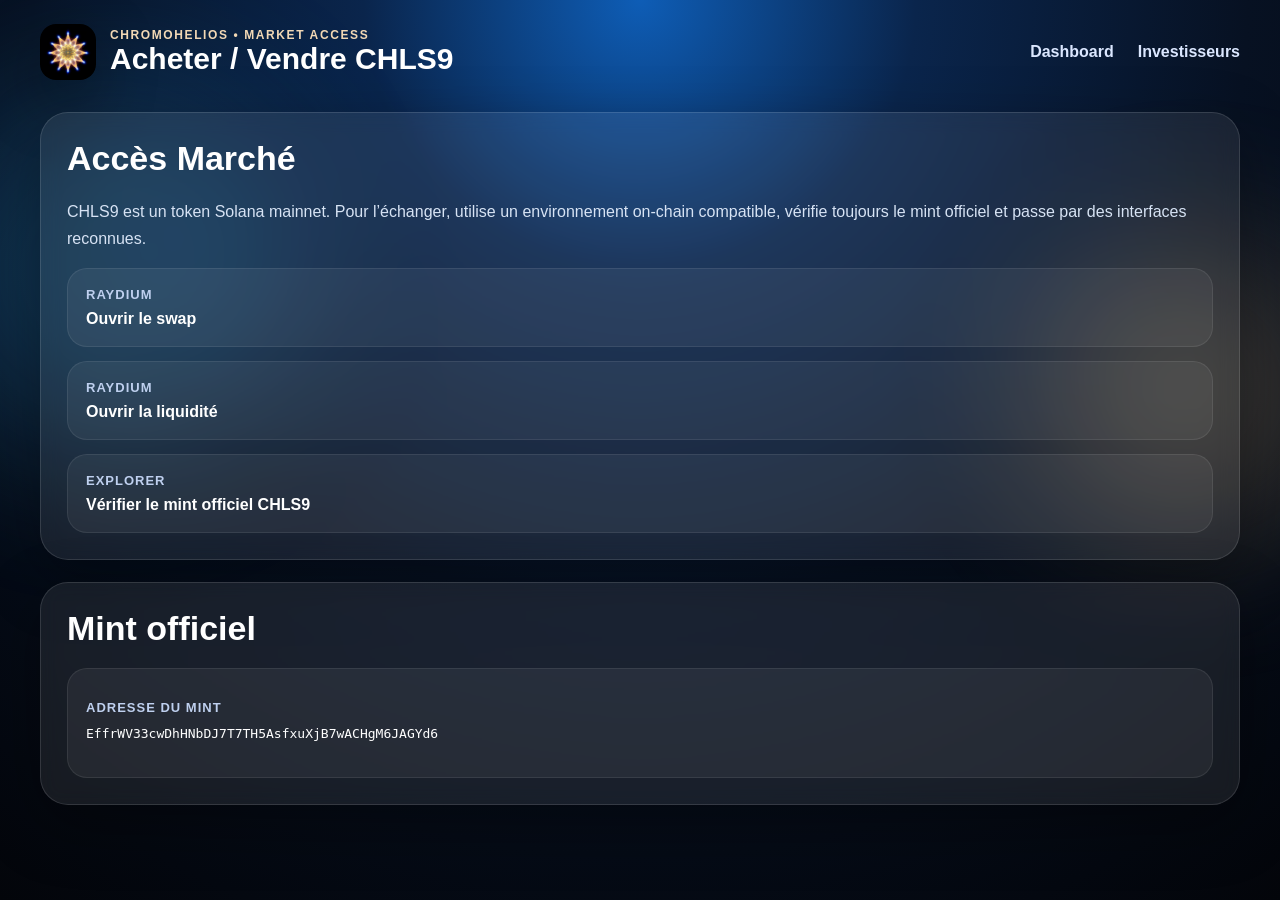
==== buy-sell.html @ a1d95654 "Create buy-sell.html" ====
<!DOCTYPE html>
<html lang="fr">
<head>
  <meta charset="UTF-8" />
  <meta name="viewport" content="width=device-width, initial-scale=1.0" />
  <title>Acheter / Vendre CHLS9</title>
  <link rel="stylesheet" href="./style.css" />
</head>
<body>
  <div class="bg-orb orb-1"></div>
  <div class="bg-orb orb-2"></div>

  <header class="topbar">
    <div class="brand">
      <img src="./assets/chromohelios-logo.png" alt="Logo ChromoHelios CHLS9" class="brand-logo" />
      <div class="brand-text">
        <div class="brand-kicker">CHROMOHELIOS • MARKET ACCESS</div>
        <div class="brand-title">Acheter / Vendre CHLS9</div>
      </div>
    </div>

    <nav class="nav">
      <a href="./index.html">Dashboard</a>
      <a href="./investisseurs.html">Investisseurs</a>
    </nav>
  </header>

  <main class="container">
    <section class="panel">
      <h2>Accès Marché</h2>
      <p style="line-height:1.7;color:#d7e3f4;">
        CHLS9 est un token Solana mainnet. Pour l’échanger, utilise un environnement on-chain compatible,
        vérifie toujours le mint officiel et passe par des interfaces reconnues.
      </p>

      <div class="links-grid">
        <a class="link-card" href="https://raydium.io/swap/" target="_blank" rel="noopener noreferrer">
          <span class="label">Raydium</span>
          <strong>Ouvrir le swap</strong>
        </a>

        <a class="link-card" href="https://raydium.io/liquidity/" target="_blank" rel="noopener noreferrer">
          <span class="label">Raydium</span>
          <strong>Ouvrir la liquidité</strong>
        </a>

        <a class="link-card" href="https://explorer.solana.com/address/EffrWV33cwDhHNbDJ7T7TH5AsfxuXjB7wACHgM6JAGYd6" target="_blank" rel="noopener noreferrer">
          <span class="label">Explorer</span>
          <strong>Vérifier le mint officiel CHLS9</strong>
        </a>
      </div>
    </section>

    <section class="panel">
      <h2>Mint officiel</h2>
      <div class="mint-box">
        <p class="label">Adresse du mint</p>
        <code>EffrWV33cwDhHNbDJ7T7TH5AsfxuXjB7wACHgM6JAGYd6</code>
      </div>
    </section>
  </main>
</body>
</html>
---- style.css ----
* {
  box-sizing: border-box;
}

:root {
  --bg-1: #05070d;
  --bg-2: #0a1834;
  --bg-3: #0d4e96;
  --panel: rgba(255, 255, 255, 0.08);
  --panel-border: rgba(255, 255, 255, 0.12);
  --text: #ffffff;
  --muted: #c9d5ea;
  --accent: #f2d8b5;
  --accent-2: #8fd5ff;
  --shadow: 0 20px 60px rgba(0, 0, 0, 0.35);
}

html {
  scroll-behavior: smooth;
}

body {
  margin: 0;
  min-height: 100vh;
  font-family: Arial, Helvetica, sans-serif;
  color: var(--text);
  background:
    radial-gradient(circle at top, #0e5db6 0%, #0a254c 25%, #071122 55%, #03050a 100%);
  overflow-x: hidden;
}

.bg-orb {
  position: fixed;
  border-radius: 50%;
  filter: blur(80px);
  pointer-events: none;
  z-index: 0;
  opacity: 0.22;
}

.orb-1 {
  width: 380px;
  height: 380px;
  top: 80px;
  left: -80px;
  background: #35b4ff;
}

.orb-2 {
  width: 300px;
  height: 300px;
  right: -60px;
  top: 240px;
  background: #f3c985;
}

.topbar,
.container {
  position: relative;
  z-index: 2;
}

.topbar {
  max-width: 1240px;
  margin: 0 auto;
  padding: 24px 20px 12px;
  display: flex;
  justify-content: space-between;
  align-items: center;
  gap: 20px;
}

.brand {
  display: flex;
  align-items: center;
  gap: 14px;
}

.brand-logo {
  width: 56px;
  height: 56px;
  border-radius: 16px;
  box-shadow: var(--shadow);
}

.brand-kicker {
  font-size: 12px;
  letter-spacing: 1.6px;
  color: var(--accent);
  font-weight: 700;
}

.brand-title {
  font-size: 30px;
  font-weight: 800;
}

.nav {
  display: flex;
  gap: 24px;
  flex-wrap: wrap;
}

.nav a {
  color: #dbe7ff;
  text-decoration: none;
  font-weight: 700;
}

.nav a:hover {
  color: var(--accent);
}

.container {
  max-width: 1240px;
  margin: 0 auto;
  padding: 20px;
}

.hero {
  display: grid;
  grid-template-columns: 1.25fr 0.9fr;
  gap: 36px;
  align-items: center;
  padding: 32px 0 40px;
}

.eyebrow {
  color: #d8dff5;
  opacity: 0.95;
  letter-spacing: 2px;
  font-size: 14px;
  font-weight: 800;
  margin-bottom: 16px;
}

.hero h1 {
  margin: 0;
  font-size: clamp(52px, 8vw, 92px);
  line-height: 0.95;
  font-weight: 900;
}

.hero p {
  max-width: 760px;
  font-size: 18px;
  line-height: 1.7;
  color: var(--muted);
  margin: 24px 0 0;
}

.hero-points {
  display: flex;
  flex-wrap: wrap;
  gap: 12px;
  margin-top: 24px;
}

.point {
  padding: 10px 14px;
  border-radius: 999px;
  background: rgba(255,255,255,0.08);
  border: 1px solid rgba(255,255,255,0.1);
  font-size: 14px;
  font-weight: 700;
  color: #eef4ff;
}

.hero-buttons {
  display: flex;
  flex-wrap: wrap;
  gap: 14px;
  margin-top: 28px;
}

.hero-note {
  margin-top: 16px;
  color: #d6dff7;
  font-size: 13px;
  line-height: 1.6;
  font-weight: 700;
}

.visual-card {
  background: linear-gradient(180deg, rgba(255,255,255,0.08), rgba(255,255,255,0.03));
  border: 1px solid var(--panel-border);
  border-radius: 34px;
  padding: 18px;
  box-shadow: var(--shadow);
}

.hero-logo {
  width: 100%;
  display: block;
  border-radius: 26px;
}

.panel-grid {
  display: grid;
  grid-template-columns: 1.2fr 0.8fr;
  gap: 22px;
  margin-top: 8px;
}

.market-grid {
  margin-top: 22px;
}

.panel {
  background: var(--panel);
  border: 1px solid var(--panel-border);
  border-radius: 28px;
  padding: 26px;
  box-shadow: var(--shadow);
  backdrop-filter: blur(10px);
  margin-bottom: 22px;
}

.panel h2 {
  margin: 0 0 20px;
  font-size: 34px;
}

.stats-grid {
  display: grid;
  grid-template-columns: repeat(2, minmax(0, 1fr));
  gap: 16px;
}

.stat,
.wallet-box,
.report-card,
.link-card {
  background: rgba(255,255,255,0.06);
  border: 1px solid rgba(255,255,255,0.08);
  border-radius: 20px;
  padding: 18px;
}

.label {
  display: block;
  color: #bfd0ef;
  font-size: 13px;
  margin-bottom: 8px;
  text-transform: uppercase;
  letter-spacing: 1px;
  font-weight: 700;
}

.wallet-box {
  display: grid;
  gap: 18px;
}

.mint-box {
  margin-top: 20px;
  padding: 18px;
  border-radius: 20px;
  background: rgba(255,255,255,0.06);
  border: 1px solid rgba(255,255,255,0.08);
}

.mint-box code {
  display: block;
  word-break: break-all;
  line-height: 1.7;
  margin-bottom: 14px;
}

.copy-btn {
  border: none;
  border-radius: 14px;
  padding: 12px 16px;
  font-weight: 700;
  cursor: pointer;
  background: linear-gradient(135deg, #f2c572, #dba049);
  color: #111;
}

.actions {
  display: flex;
  flex-wrap: wrap;
  gap: 14px;
}

.btn {
  display: inline-flex;
  align-items: center;
  justify-content: center;
  padding: 15px 22px;
  border-radius: 16px;
  border: none;
  text-decoration: none;
  cursor: pointer;
  font-weight: 800;
  font-size: 16px;
  transition: transform 0.15s ease, opacity 0.15s ease;
}

.btn:hover {
  transform: translateY(-1px);
  opacity: 0.96;
}

.btn-primary {
  background: var(--accent);
  color: #151515;
}

.btn-secondary {
  background: #d9e9ff;
  color: #12345a;
}

.btn-light {
  background: #ffffff;
  color: #111111;
}

.links-grid {
  display: grid;
  gap: 14px;
}

.link-card {
  color: #fff;
  text-decoration: none;
  transition: border-color 0.15s ease, transform 0.15s ease;
}

.link-card:hover {
  border-color: rgba(242,216,181,0.5);
  transform: translateY(-1px);
}

.log-panel {
  margin-top: 20px;
  min-height: 240px;
  background: linear-gradient(135deg, rgba(21, 90, 175, 0.42), rgba(123, 221, 255, 0.28));
  border-radius: 24px;
  padding: 22px;
  border: 1px solid rgba(255,255,255,0.14);
  font-family: Consolas, monospace;
  font-size: 15px;
  line-height: 1.6;
  white-space: pre-wrap;
}

.tokens-list {
  font-family: Consolas, monospace;
  font-size: 13px;
  line-height: 1.7;
  white-space: pre-wrap;
  max-height: 260px;
  overflow: auto;
}

.report {
  background: #ffffff;
  color: #111111;
  border-radius: 24px;
  padding: 24px;
}

.report-header {
  display: flex;
  gap: 18px;
  align-items: center;
  border-bottom: 1px solid #e7ebf2;
  padding-bottom: 18px;
  margin-bottom: 18px;
}

.report-logo {
  width: 76px;
  height: 76px;
  border-radius: 16px;
}

.report-header h3 {
  margin: 0 0 6px;
  font-size: 28px;
}

.report-header p {
  margin: 0;
  color: #526176;
}

.report-grid {
  display: grid;
  grid-template-columns: repeat(2, minmax(0, 1fr));
  gap: 16px;
}

.report-card h4 {
  margin: 0 0 10px;
  font-size: 18px;
}

.report-card p {
  margin: 0;
  line-height: 1.6;
  color: #3e4a5d;
}

.report-footer {
  margin-top: 18px;
  padding-top: 18px;
  border-top: 1px solid #e7ebf2;
  line-height: 1.7;
}

@media (max-width: 980px) {
  .hero,
  .panel-grid,
  .report-grid,
  .stats-grid {
    grid-template-columns: 1fr;
  }

  .topbar {
    flex-direction: column;
    align-items: flex-start;
  }
}
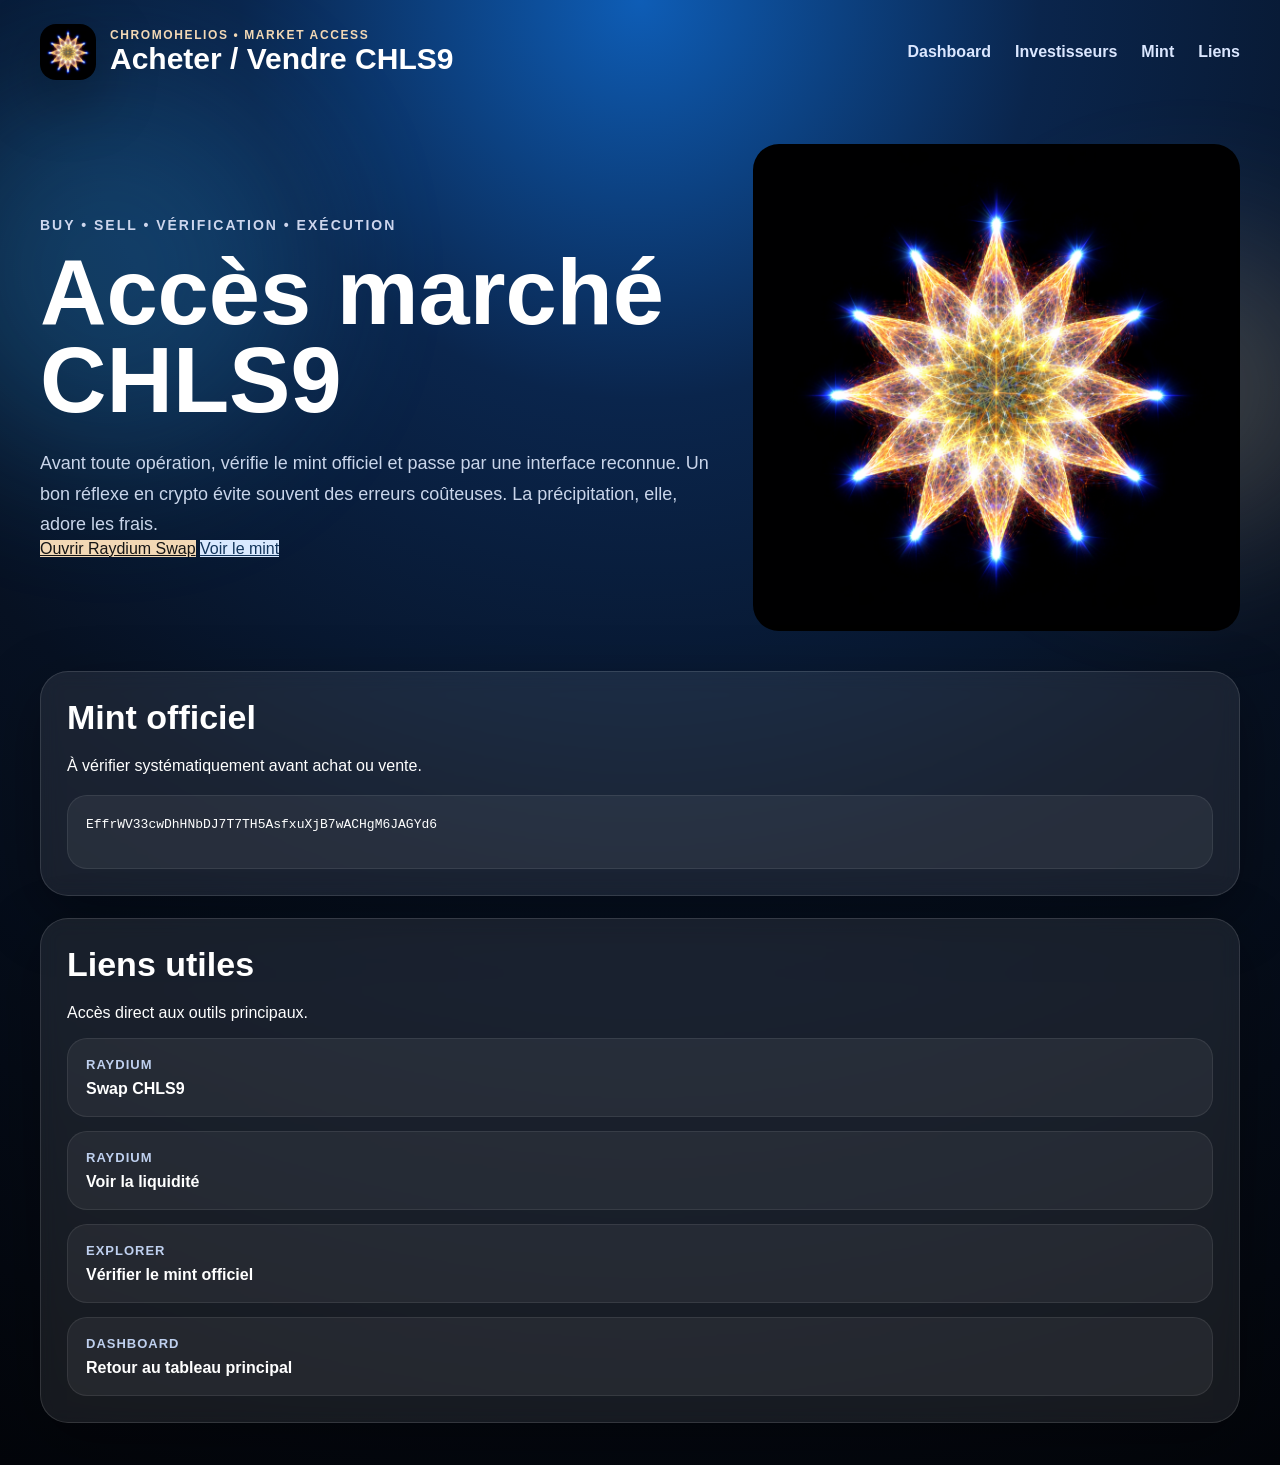
==== commit 9995959e: "Update buy-sell.html" ====
--- a/buy-sell.html
+++ b/buy-sell.html
@@ -2,62 +2,98 @@
 <html lang="fr">
 <head>
   <meta charset="UTF-8" />
-  <meta name="viewport" content="width=device-width, initial-scale=1.0" />
-  <title>Acheter / Vendre CHLS9</title>
+  <meta name="viewport" content="width=device-width, initial-scale=1.0"/>
+  <title>ChromoHelios CHLS9 — Buy / Sell</title>
   <link rel="stylesheet" href="./style.css" />
 </head>
 <body>
-  <div class="bg-orb orb-1"></div>
-  <div class="bg-orb orb-2"></div>
 
-  <header class="topbar">
-    <div class="brand">
-      <img src="./assets/chromohelios-logo.png" alt="Logo ChromoHelios CHLS9" class="brand-logo" />
-      <div class="brand-text">
-        <div class="brand-kicker">CHROMOHELIOS • MARKET ACCESS</div>
-        <div class="brand-title">Acheter / Vendre CHLS9</div>
+<div class="bg-orb orb-1"></div>
+<div class="bg-orb orb-2"></div>
+<div class="bg-grid"></div>
+
+<header class="topbar">
+  <div class="brand">
+    <img src="./assets/chromohelios-logo.png" alt="Logo ChromoHelios CHLS9" class="brand-logo"/>
+    <div>
+      <div class="brand-kicker">CHROMOHELIOS • MARKET ACCESS</div>
+      <div class="brand-title">Acheter / Vendre CHLS9</div>
+    </div>
+  </div>
+
+  <nav class="nav">
+    <a href="./index.html">Dashboard</a>
+    <a href="./investisseurs.html">Investisseurs</a>
+    <a href="#mint">Mint</a>
+    <a href="#liens">Liens</a>
+  </nav>
+</header>
+
+<main class="container">
+
+  <section class="hero">
+    <div class="hero-copy">
+      <div class="eyebrow">BUY • SELL • VÉRIFICATION • EXÉCUTION</div>
+      <h1>Accès marché<br>CHLS9</h1>
+      <p>
+        Avant toute opération, vérifie le mint officiel et passe par une interface reconnue.
+        Un bon réflexe en crypto évite souvent des erreurs coûteuses. La précipitation, elle, adore les frais.
+      </p>
+
+      <div class="hero-actions">
+        <a href="https://raydium.io/swap/" target="_blank" rel="noopener noreferrer" class="btn-primary">Ouvrir Raydium Swap</a>
+        <a href="https://explorer.solana.com/address/EffrWV33cwDhHNbDJ7T7TH5AsfxuXjB7wACHgM6JAGYd6" target="_blank" rel="noopener noreferrer" class="btn-secondary">Voir le mint</a>
       </div>
     </div>
 
-    <nav class="nav">
-      <a href="./index.html">Dashboard</a>
-      <a href="./investisseurs.html">Investisseurs</a>
-    </nav>
-  </header>
+    <div class="hero-visual">
+      <div class="hero-card">
+        <img src="./assets/chromohelios-logo.png" alt="Visuel CHLS9" class="hero-logo">
+      </div>
+    </div>
+  </section>
 
-  <main class="container">
-    <section class="panel">
-      <h2>Accès Marché</h2>
-      <p style="line-height:1.7;color:#d7e3f4;">
-        CHLS9 est un token Solana mainnet. Pour l’échanger, utilise un environnement on-chain compatible,
-        vérifie toujours le mint officiel et passe par des interfaces reconnues.
-      </p>
+  <section id="mint" class="panel">
+    <div class="section-head">
+      <h2>Mint officiel</h2>
+      <p>À vérifier systématiquement avant achat ou vente.</p>
+    </div>
 
-      <div class="links-grid">
-        <a class="link-card" href="https://raydium.io/swap/" target="_blank" rel="noopener noreferrer">
-          <span class="label">Raydium</span>
-          <strong>Ouvrir le swap</strong>
-        </a>
+    <div class="mint-box">
+      <code>EffrWV33cwDhHNbDJ7T7TH5AsfxuXjB7wACHgM6JAGYd6</code>
+    </div>
+  </section>
 
-        <a class="link-card" href="https://raydium.io/liquidity/" target="_blank" rel="noopener noreferrer">
-          <span class="label">Raydium</span>
-          <strong>Ouvrir la liquidité</strong>
-        </a>
+  <section id="liens" class="panel">
+    <div class="section-head">
+      <h2>Liens utiles</h2>
+      <p>Accès direct aux outils principaux.</p>
+    </div>
 
-        <a class="link-card" href="https://explorer.solana.com/address/EffrWV33cwDhHNbDJ7T7TH5AsfxuXjB7wACHgM6JAGYd6" target="_blank" rel="noopener noreferrer">
-          <span class="label">Explorer</span>
-          <strong>Vérifier le mint officiel CHLS9</strong>
-        </a>
-      </div>
-    </section>
+    <div class="links-grid">
+      <a class="link-card" href="https://raydium.io/swap/" target="_blank" rel="noopener noreferrer">
+        <span class="label">Raydium</span>
+        <strong>Swap CHLS9</strong>
+      </a>
 
-    <section class="panel">
-      <h2>Mint officiel</h2>
-      <div class="mint-box">
-        <p class="label">Adresse du mint</p>
-        <code>EffrWV33cwDhHNbDJ7T7TH5AsfxuXjB7wACHgM6JAGYd6</code>
-      </div>
-    </section>
-  </main>
+      <a class="link-card" href="https://raydium.io/liquidity/" target="_blank" rel="noopener noreferrer">
+        <span class="label">Raydium</span>
+        <strong>Voir la liquidité</strong>
+      </a>
+
+      <a class="link-card" href="https://explorer.solana.com/address/EffrWV33cwDhHNbDJ7T7TH5AsfxuXjB7wACHgM6JAGYd6" target="_blank" rel="noopener noreferrer">
+        <span class="label">Explorer</span>
+        <strong>Vérifier le mint officiel</strong>
+      </a>
+
+      <a class="link-card" href="./index.html">
+        <span class="label">Dashboard</span>
+        <strong>Retour au tableau principal</strong>
+      </a>
+    </div>
+  </section>
+
+</main>
+
 </body>
 </html>
